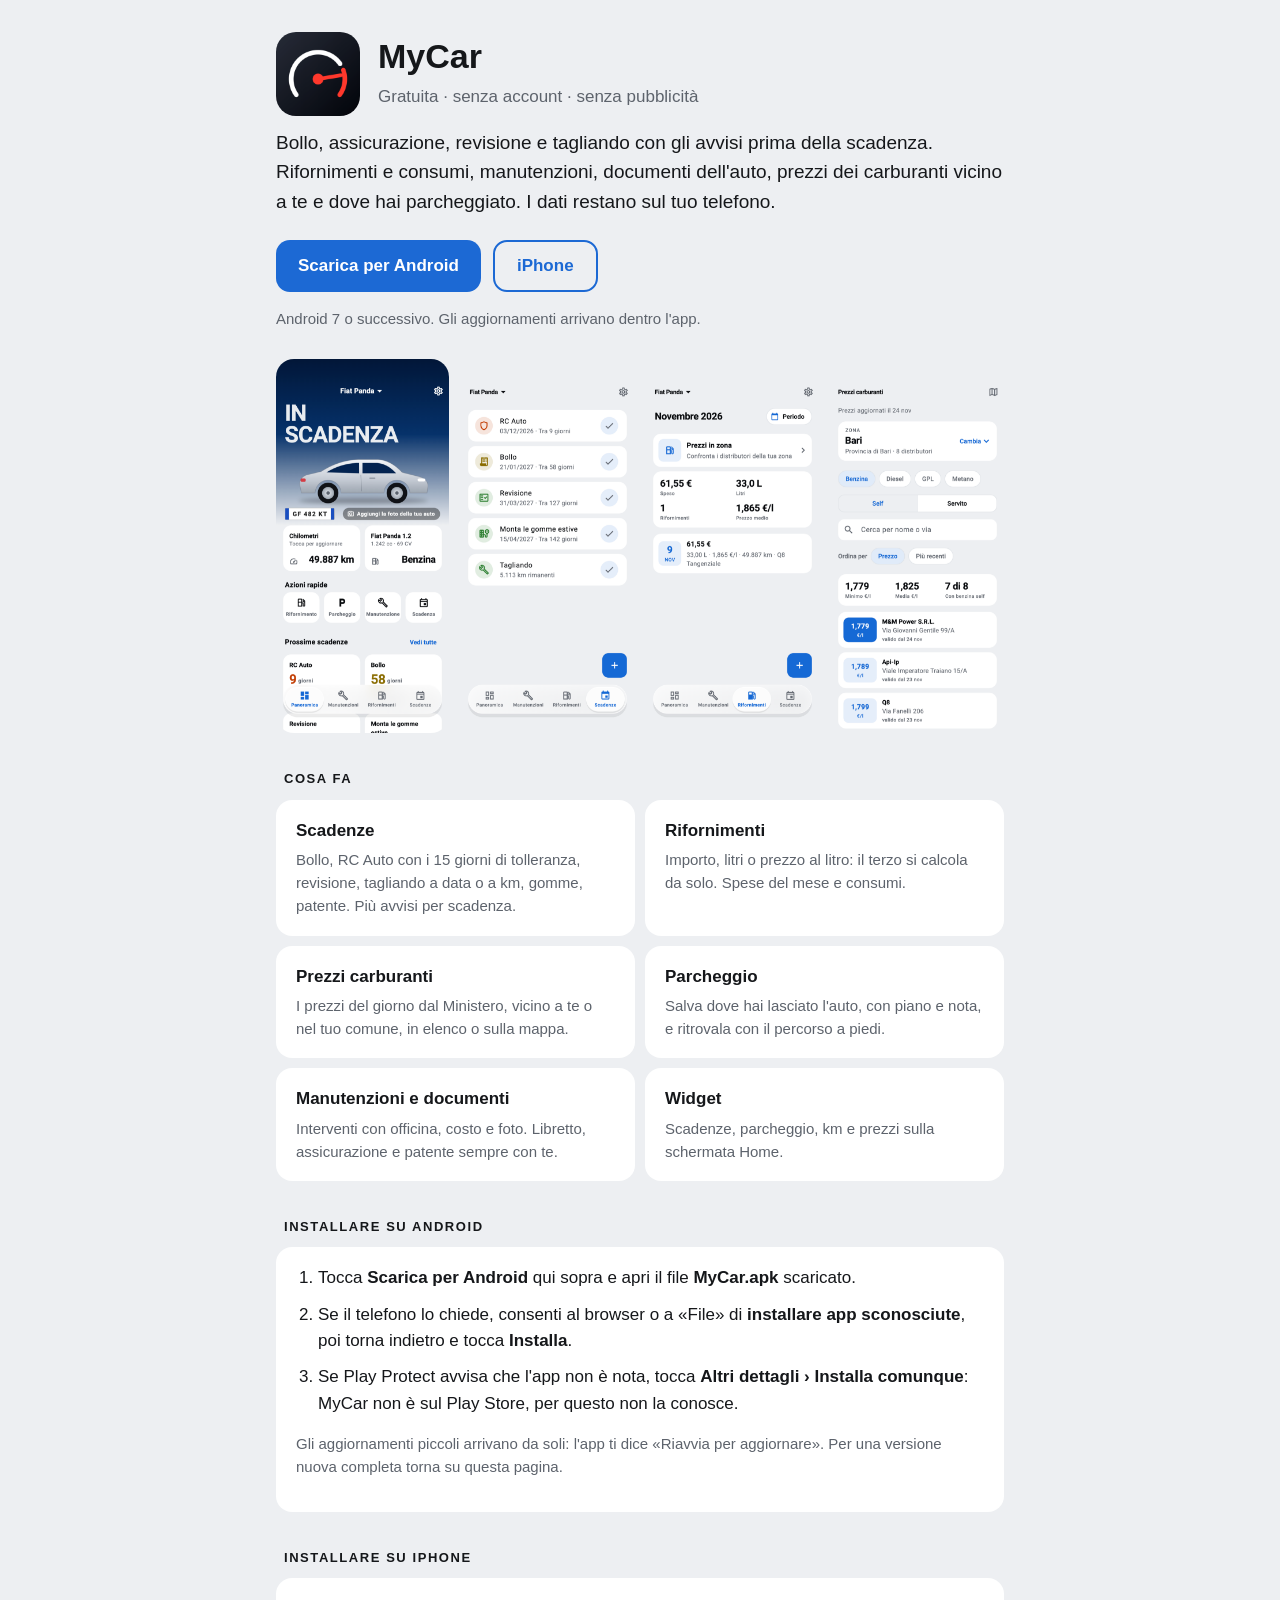
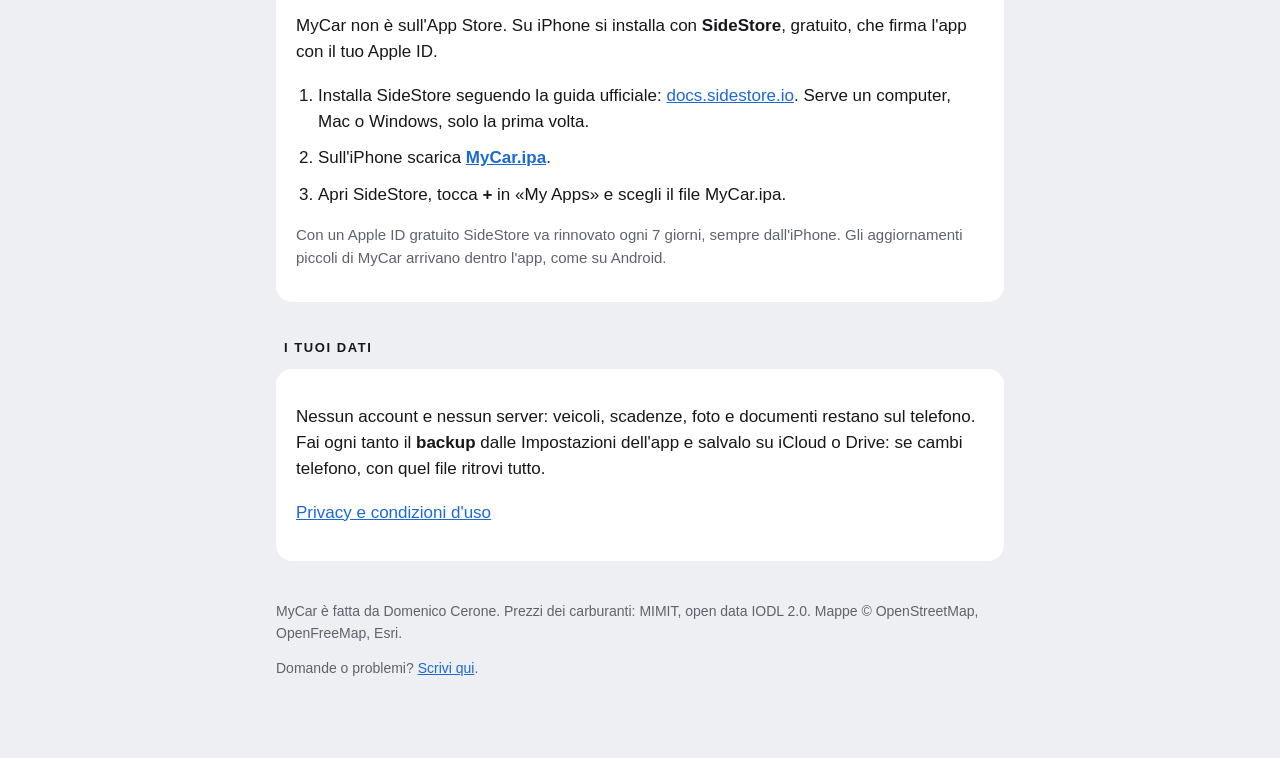
==== index.html @ 6d22a82a "MyCar download page" ====
<!doctype html>
<html lang="it">
<head>
<meta charset="utf-8">
<meta name="viewport" content="width=device-width, initial-scale=1, viewport-fit=cover">
<title>MyCar</title>
<meta name="description" content="Scadenze, rifornimenti, manutenzioni e parcheggio della tua auto in un'app gratuita, senza account e senza pubblicità.">
<link rel="icon" href="icon.png">
<link rel="stylesheet" href="style.css">
</head>
<body>
<main class="wrap">
<div class="hero">
  <img src="icon.png" alt="">
  <div>
    <h1>MyCar</h1>
    <p class="muted">Gratuita · senza account · senza pubblicità</p>
  </div>
</div>
<p class="lead">Bollo, assicurazione, revisione e tagliando con gli avvisi prima della scadenza. Rifornimenti e consumi, manutenzioni, documenti dell'auto, prezzi dei carburanti vicino a te e dove hai parcheggiato. I dati restano sul tuo telefono.</p>

<div class="buttons">
  <a class="button" href="https://github.com/DomenicoCerone99/mycar-app/releases/latest/download/MyCar.apk">Scarica per Android</a>
  <a class="button outline" href="#iphone">iPhone</a>
</div>
<p class="note">Android 7 o successivo. Gli aggiornamenti arrivano dentro l'app.</p>

<div class="shots">
  <img src="shots/panoramica.png" alt="Panoramica dell'auto con km, scadenze e azioni rapide" width="600" height="1300">
  <img src="shots/scadenze.png" alt="Elenco delle scadenze con i giorni che mancano" width="600" height="1300">
  <img src="shots/rifornimenti.png" alt="Rifornimenti del mese con spesa, litri e prezzo medio" width="600" height="1300">
  <img src="shots/prezzi.png" alt="Distributori vicini con i prezzi del giorno" width="600" height="1300">
</div>

<h2>Cosa fa</h2>
<div class="features">
  <section class="card"><h3>Scadenze</h3><p>Bollo, RC Auto con i 15 giorni di tolleranza, revisione, tagliando a data o a km, gomme, patente. Più avvisi per scadenza.</p></section>
  <section class="card"><h3>Rifornimenti</h3><p>Importo, litri o prezzo al litro: il terzo si calcola da solo. Spese del mese e consumi.</p></section>
  <section class="card"><h3>Prezzi carburanti</h3><p>I prezzi del giorno dal Ministero, vicino a te o nel tuo comune, in elenco o sulla mappa.</p></section>
  <section class="card"><h3>Parcheggio</h3><p>Salva dove hai lasciato l'auto, con piano e nota, e ritrovala con il percorso a piedi.</p></section>
  <section class="card"><h3>Manutenzioni e documenti</h3><p>Interventi con officina, costo e foto. Libretto, assicurazione e patente sempre con te.</p></section>
  <section class="card"><h3>Widget</h3><p>Scadenze, parcheggio, km e prezzi sulla schermata Home.</p></section>
</div>

<h2>Installare su Android</h2>
<section class="card">
<ol>
  <li>Tocca <strong>Scarica per Android</strong> qui sopra e apri il file <strong>MyCar.apk</strong> scaricato.</li>
  <li>Se il telefono lo chiede, consenti al browser o a «File» di <strong>installare app sconosciute</strong>, poi torna indietro e tocca <strong>Installa</strong>.</li>
  <li>Se Play Protect avvisa che l'app non è nota, tocca <strong>Altri dettagli › Installa comunque</strong>: MyCar non è sul Play Store, per questo non la conosce.</li>
</ol>
<p class="note">Gli aggiornamenti piccoli arrivano da soli: l'app ti dice «Riavvia per aggiornare». Per una versione nuova completa torna su questa pagina.</p>
</section>

<h2 id="iphone">Installare su iPhone</h2>
<section class="card">
<p>MyCar non è sull'App Store. Su iPhone si installa con <strong>SideStore</strong>, gratuito, che firma l'app con il tuo Apple ID.</p>
<ol>
  <li>Installa SideStore seguendo la guida ufficiale: <a href="https://docs.sidestore.io/">docs.sidestore.io</a>. Serve un computer, Mac o Windows, solo la prima volta.</li>
  <li>Sull'iPhone scarica <a href="https://github.com/DomenicoCerone99/mycar-app/releases/latest/download/MyCar.ipa"><strong>MyCar.ipa</strong></a>.</li>
  <li>Apri SideStore, tocca <strong>+</strong> in «My Apps» e scegli il file MyCar.ipa.</li>
</ol>
<p class="note">Con un Apple ID gratuito SideStore va rinnovato ogni 7 giorni, sempre dall'iPhone. Gli aggiornamenti piccoli di MyCar arrivano dentro l'app, come su Android.</p>
</section>

<h2>I tuoi dati</h2>
<section class="card">
<p>Nessun account e nessun server: veicoli, scadenze, foto e documenti restano sul telefono. Fai ogni tanto il <strong>backup</strong> dalle Impostazioni dell'app e salvalo su iCloud o Drive: se cambi telefono, con quel file ritrovi tutto.</p>
<p><a href="privacy.html">Privacy e condizioni d'uso</a></p>
</section>

<footer>
  <p>MyCar è fatta da Domenico Cerone. Prezzi dei carburanti: MIMIT, open data IODL 2.0. Mappe © OpenStreetMap, OpenFreeMap, Esri.</p>
  <p>Domande o problemi? <a href="https://github.com/DomenicoCerone99/mycar-app/issues">Scrivi qui</a>.</p>
</footer>
</main>
</body>
</html>
---- style.css ----
/* MyCar's download page: the app's own colours, the phone's own fonts
   (nothing loaded from other sites). */
:root {
  --accent: #1c69d4;
  --bg: #edeff2;
  --tile: #ffffff;
  --text: #15171a;
  --muted: #5d636c;
  --line: #d9dde3;
  color-scheme: light;
}
@media (prefers-color-scheme: dark) {
  :root {
    --accent: #4c93f2;
    --bg: #0b0c0e;
    --tile: #17191c;
    --text: #eceef1;
    --muted: #9aa1ab;
    --line: #2a2d32;
    color-scheme: dark;
  }
}
* { box-sizing: border-box; }
html { -webkit-text-size-adjust: 100%; }
body {
  margin: 0;
  background: var(--bg);
  color: var(--text);
  font: 17px/1.55 -apple-system, BlinkMacSystemFont, "SF Pro Text", Roboto,
    "Segoe UI", "Helvetica Neue", Arial, sans-serif;
}
.wrap {
  max-width: 760px;
  margin: 0 auto;
  padding-block: 32px 64px;
  padding-left: max(16px, env(safe-area-inset-left, 0px));
  padding-right: max(16px, env(safe-area-inset-right, 0px));
}
a { color: var(--accent); }
h1 { font-size: 34px; line-height: 1.15; margin: 0 0 8px; text-wrap: balance; }
h2 {
  font-size: 13px;
  letter-spacing: 0.12em;
  text-transform: uppercase;
  margin: 36px 8px 10px;
}
h3 { font-size: 19px; margin: 0 0 8px; }
.muted { color: var(--muted); }
.back { margin: 0 0 16px; }
.back a { text-decoration: none; font-weight: 600; }
.card {
  background: var(--tile);
  border-radius: 16px;
  padding: 18px 20px;
  margin: 0 0 10px;
}
.card ul { margin: 0; padding-left: 20px; }
.card li { margin: 0 0 8px; }
.card ol { margin: 0; padding-left: 22px; }
.card ol li { margin: 0 0 10px; }
hr { border: 0; border-top: 1px solid var(--line); margin: 48px 0; }
.hero { display: flex; gap: 18px; align-items: center; margin-bottom: 12px; }
.hero img { width: 84px; height: 84px; border-radius: 20px; flex: none; }
.hero p { margin: 4px 0 0; }
.lead { font-size: 19px; margin: 12px 0 24px; }
.buttons { display: flex; flex-wrap: wrap; gap: 12px; margin: 0 0 8px; }
.button {
  display: inline-flex;
  align-items: center;
  justify-content: center;
  min-height: 52px;
  padding: 0 22px;
  border-radius: 14px;
  background: var(--accent);
  color: #fff;
  font-weight: 700;
  text-decoration: none;
}
.button.outline {
  background: transparent;
  color: var(--accent);
  border: 2px solid var(--accent);
}
.button:focus-visible { outline: 3px solid var(--text); outline-offset: 2px; }
.shots {
  display: grid;
  grid-template-columns: repeat(4, 1fr);
  gap: 12px;
  margin: 28px 0 8px;
}
.shots img { width: 100%; height: auto; border-radius: 18px; display: block; }
@media (max-width: 560px) {
  .shots { grid-template-columns: repeat(2, 1fr); }
  h1 { font-size: 28px; }
}
.features { display: grid; grid-template-columns: repeat(2, 1fr); gap: 10px; }
.features .card { margin: 0; }
.features h3 { font-size: 17px; margin-bottom: 4px; }
.features p { margin: 0; color: var(--muted); font-size: 15px; }
@media (max-width: 560px) { .features { grid-template-columns: 1fr; } }
.note { font-size: 15px; color: var(--muted); }
footer { margin-top: 40px; font-size: 14px; color: var(--muted); }
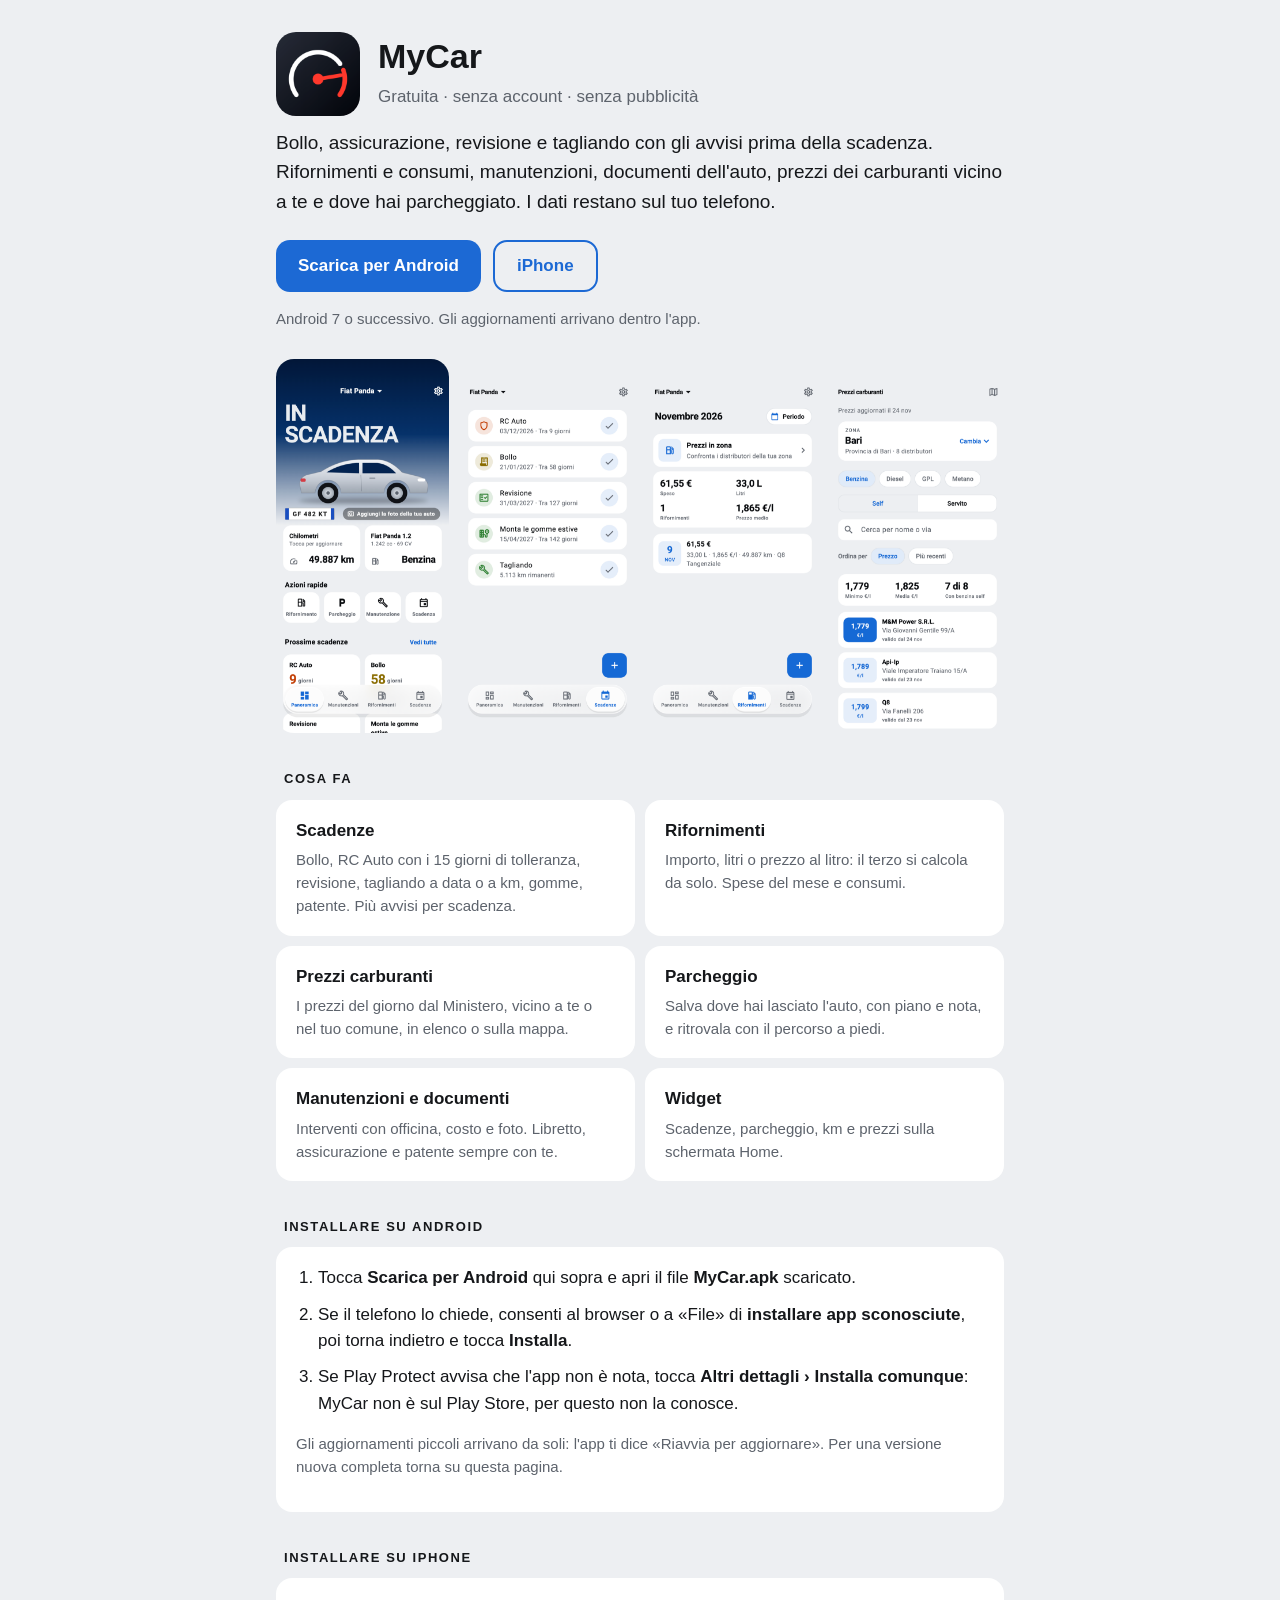
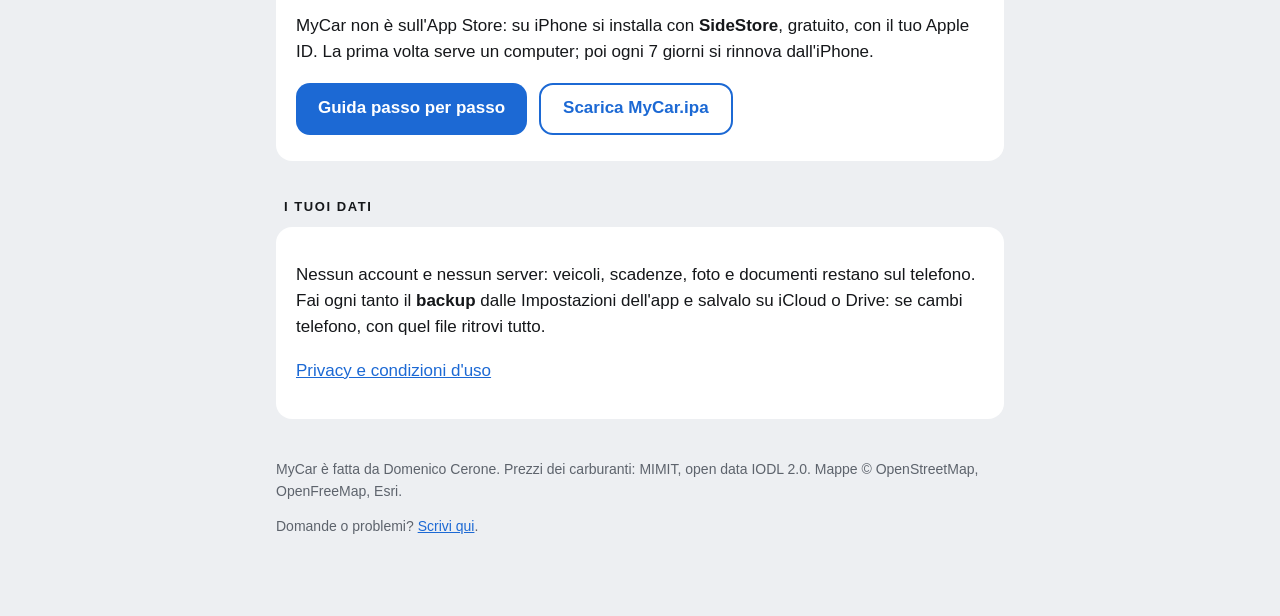
==== commit c2a50c86: "Step-by-step iPhone guide" ====
--- a/index.html
+++ b/index.html
@@ -20,10 +20,28 @@
 <p class="lead">Bollo, assicurazione, revisione e tagliando con gli avvisi prima della scadenza. Rifornimenti e consumi, manutenzioni, documenti dell'auto, prezzi dei carburanti vicino a te e dove hai parcheggiato. I dati restano sul tuo telefono.</p>
 
 <div class="buttons">
-  <a class="button" href="https://github.com/DomenicoCerone99/mycar-app/releases/latest/download/MyCar.apk">Scarica per Android</a>
-  <a class="button outline" href="#iphone">iPhone</a>
+  <a class="button" id="get-android" href="https://github.com/DomenicoCerone99/mycar-app/releases/latest/download/MyCar.apk">Scarica per Android</a>
+  <a class="button outline" id="get-iphone" href="iphone.html">iPhone</a>
 </div>
-<p class="note">Android 7 o successivo. Gli aggiornamenti arrivano dentro l'app.</p>
+<p class="note" id="get-note">Android 7 o successivo. Gli aggiornamenti arrivano dentro l'app.</p>
+<script>
+  // From an iPhone or iPad: the iPhone way first, the APK second.
+  (function () {
+    var ua = navigator.userAgent;
+    var ios = /iPhone|iPad|iPod/.test(ua) ||
+      (/Macintosh/.test(ua) && navigator.maxTouchPoints > 1);
+    if (!ios) return;
+    var android = document.getElementById('get-android');
+    var iphone = document.getElementById('get-iphone');
+    iphone.textContent = 'Installa su iPhone';
+    iphone.className = 'button';
+    android.textContent = 'Android';
+    android.className = 'button outline';
+    iphone.parentNode.insertBefore(iphone, android);
+    document.getElementById('get-note').textContent =
+      "Su iPhone si installa con SideStore: il tasto apre la guida passo per passo.";
+  })();
+</script>
 
 <div class="shots">
   <img src="shots/panoramica.png" alt="Panoramica dell'auto con km, scadenze e azioni rapide" width="600" height="1300">
@@ -54,13 +72,11 @@
 
 <h2 id="iphone">Installare su iPhone</h2>
 <section class="card">
-<p>MyCar non è sull'App Store. Su iPhone si installa con <strong>SideStore</strong>, gratuito, che firma l'app con il tuo Apple ID.</p>
-<ol>
-  <li>Installa SideStore seguendo la guida ufficiale: <a href="https://docs.sidestore.io/">docs.sidestore.io</a>. Serve un computer, Mac o Windows, solo la prima volta.</li>
-  <li>Sull'iPhone scarica <a href="https://github.com/DomenicoCerone99/mycar-app/releases/latest/download/MyCar.ipa"><strong>MyCar.ipa</strong></a>.</li>
-  <li>Apri SideStore, tocca <strong>+</strong> in «My Apps» e scegli il file MyCar.ipa.</li>
-</ol>
-<p class="note">Con un Apple ID gratuito SideStore va rinnovato ogni 7 giorni, sempre dall'iPhone. Gli aggiornamenti piccoli di MyCar arrivano dentro l'app, come su Android.</p>
+<p>MyCar non è sull'App Store: su iPhone si installa con <strong>SideStore</strong>, gratuito, con il tuo Apple ID. La prima volta serve un computer; poi ogni 7 giorni si rinnova dall'iPhone.</p>
+<div class="buttons">
+  <a class="button" href="iphone.html">Guida passo per passo</a>
+  <a class="button outline" href="https://github.com/DomenicoCerone99/mycar-app/releases/latest/download/MyCar.ipa">Scarica MyCar.ipa</a>
+</div>
 </section>
 
 <h2>I tuoi dati</h2>
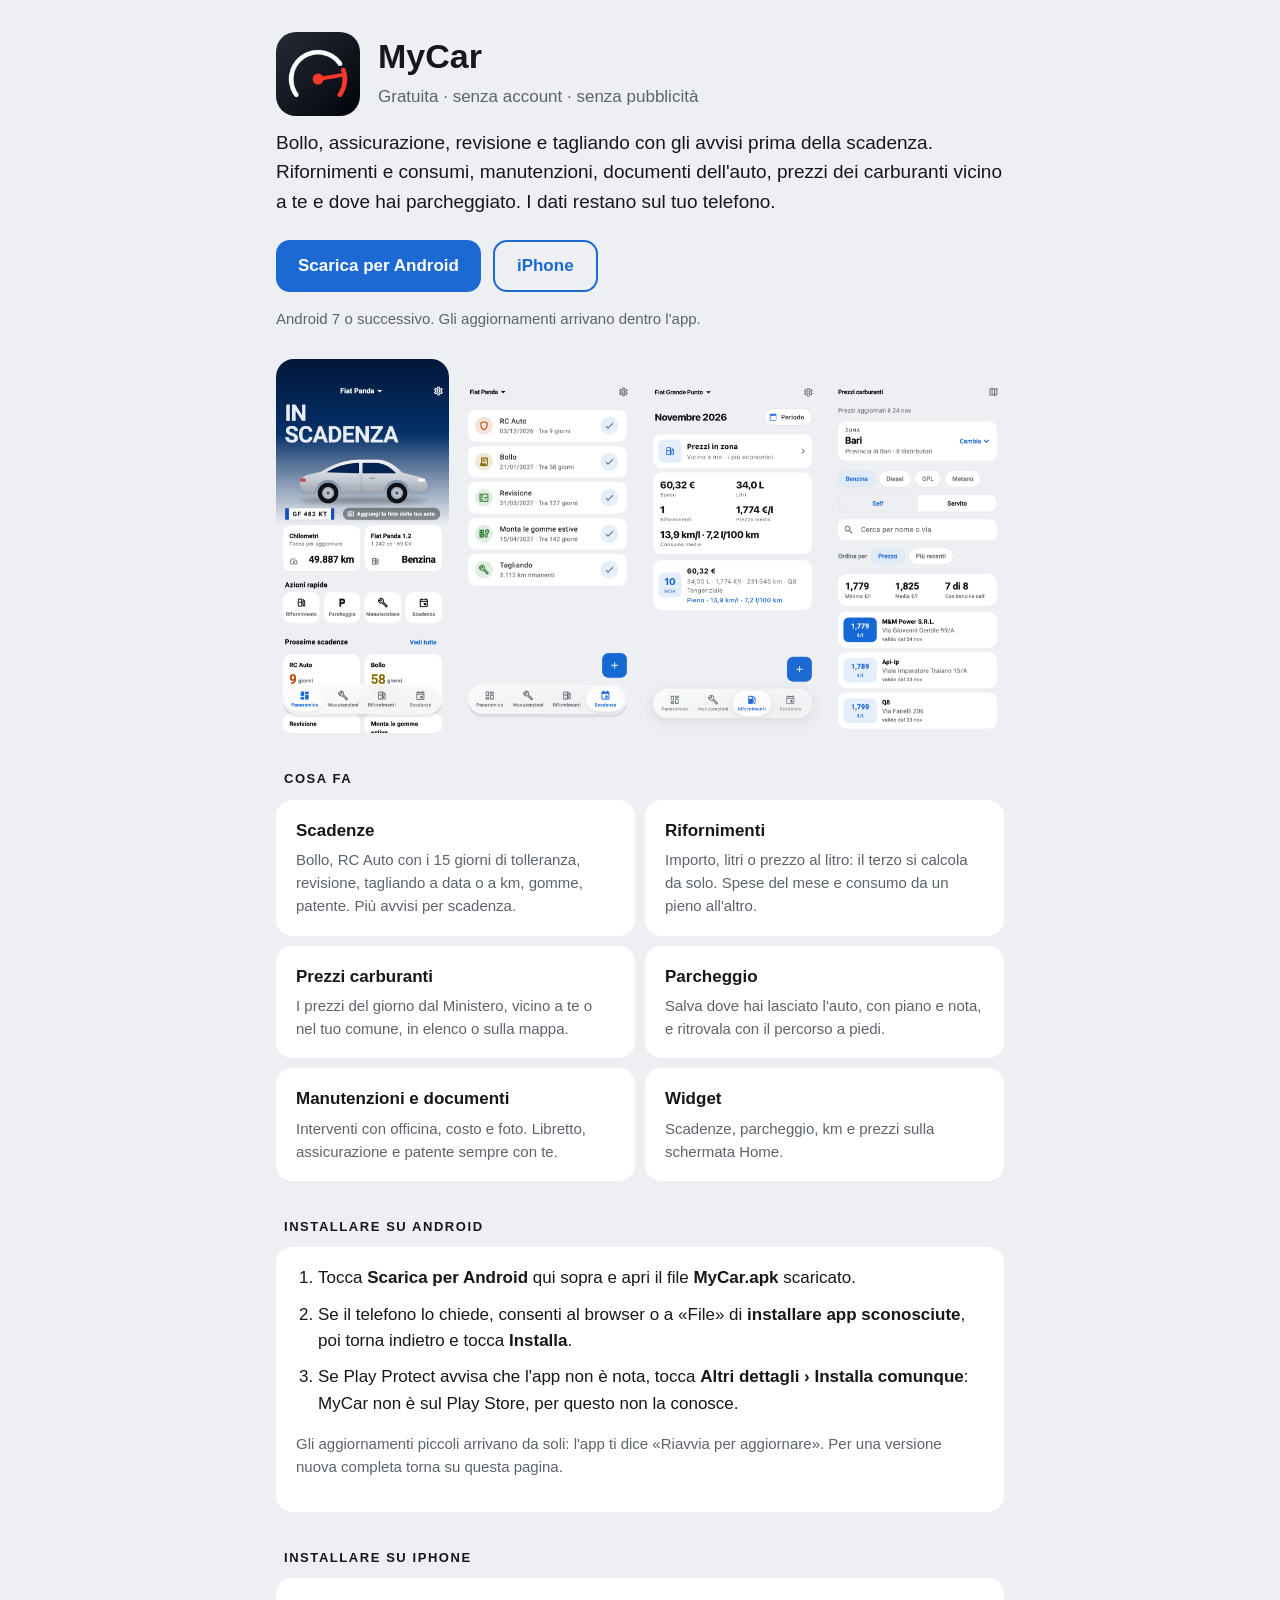
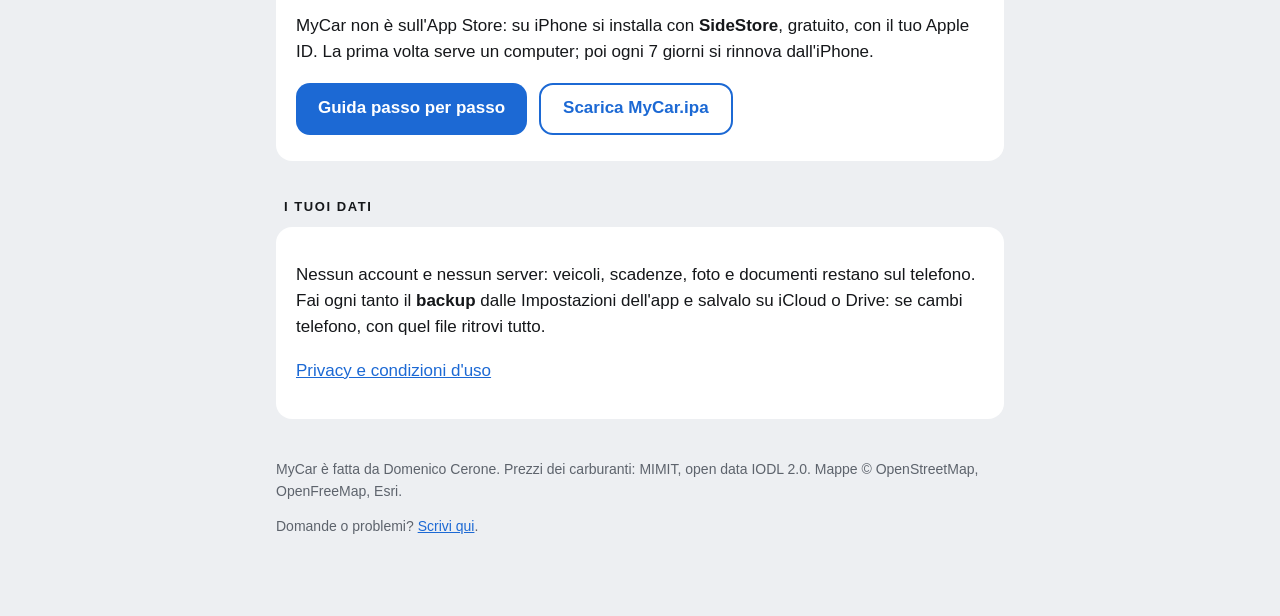
==== commit 8e09fdff: "Fuel consumption from one full tank to the next; terms updated Co-Authored-By: Claude Opus 5.5 <nore" ====
--- a/index.html
+++ b/index.html
@@ -46,14 +46,14 @@
 <div class="shots">
   <img src="shots/panoramica.png" alt="Panoramica dell'auto con km, scadenze e azioni rapide" width="600" height="1300">
   <img src="shots/scadenze.png" alt="Elenco delle scadenze con i giorni che mancano" width="600" height="1300">
-  <img src="shots/rifornimenti.png" alt="Rifornimenti del mese con spesa, litri e prezzo medio" width="600" height="1300">
+  <img src="shots/rifornimenti.png" alt="Rifornimenti del mese con spesa, litri, prezzo medio e consumo" width="600" height="1300">
   <img src="shots/prezzi.png" alt="Distributori vicini con i prezzi del giorno" width="600" height="1300">
 </div>
 
 <h2>Cosa fa</h2>
 <div class="features">
   <section class="card"><h3>Scadenze</h3><p>Bollo, RC Auto con i 15 giorni di tolleranza, revisione, tagliando a data o a km, gomme, patente. Più avvisi per scadenza.</p></section>
-  <section class="card"><h3>Rifornimenti</h3><p>Importo, litri o prezzo al litro: il terzo si calcola da solo. Spese del mese e consumi.</p></section>
+  <section class="card"><h3>Rifornimenti</h3><p>Importo, litri o prezzo al litro: il terzo si calcola da solo. Spese del mese e consumo da un pieno all'altro.</p></section>
   <section class="card"><h3>Prezzi carburanti</h3><p>I prezzi del giorno dal Ministero, vicino a te o nel tuo comune, in elenco o sulla mappa.</p></section>
   <section class="card"><h3>Parcheggio</h3><p>Salva dove hai lasciato l'auto, con piano e nota, e ritrovala con il percorso a piedi.</p></section>
   <section class="card"><h3>Manutenzioni e documenti</h3><p>Interventi con officina, costo e foto. Libretto, assicurazione e patente sempre con te.</p></section>
--- a/style.css
+++ b/style.css
@@ -100,3 +100,9 @@
 @media (max-width: 560px) { .features { grid-template-columns: 1fr; } }
 .note { font-size: 15px; color: var(--muted); }
 footer { margin-top: 40px; font-size: 14px; color: var(--muted); }
+code {
+  font: 0.92em ui-monospace, SFMono-Regular, Menlo, monospace;
+  background: var(--bg);
+  border-radius: 6px;
+  padding: 1px 6px;
+}
